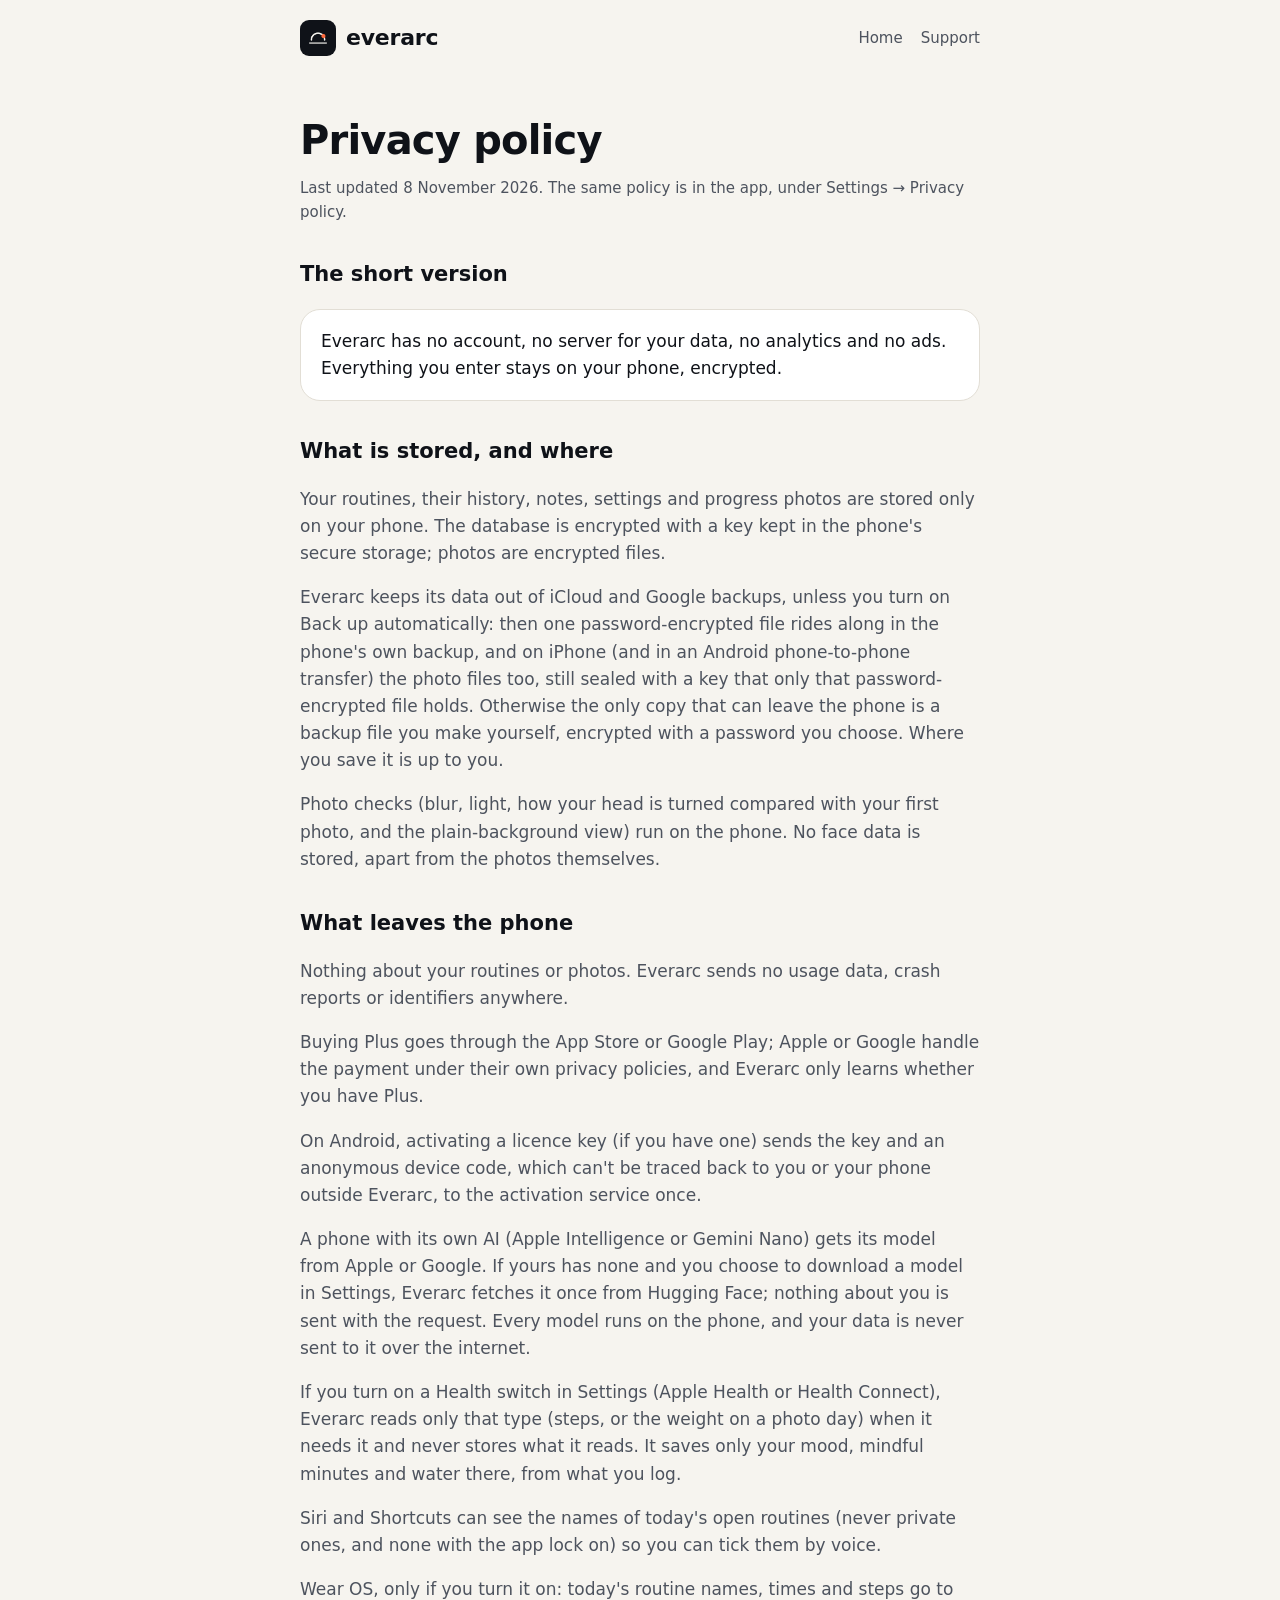
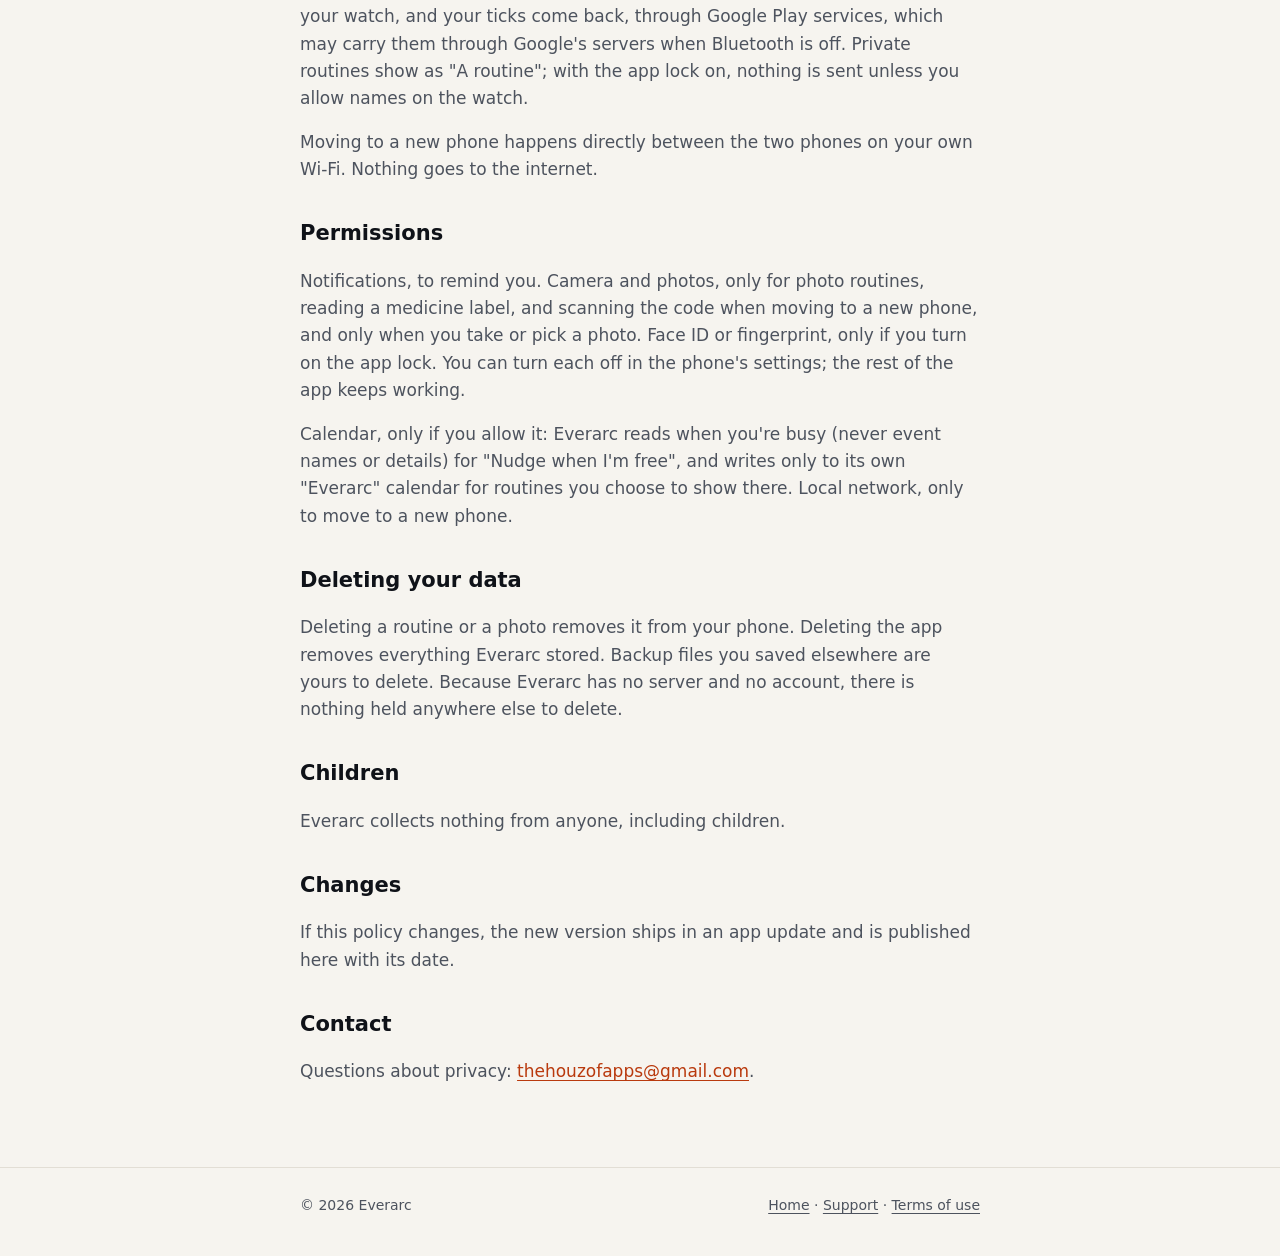
==== privacy/index.html @ e2e40fe5 "Everarc site: landing page, privacy policy and support" ====
<!doctype html>
<html lang="en">
<head>
  <meta charset="utf-8">
  <meta name="viewport" content="width=device-width, initial-scale=1">
  <title>Privacy policy · Everarc</title>
  <meta name="description" content="Everarc has no account, no server for your data, no analytics and no ads. Everything you enter stays on your phone, encrypted.">
  <meta name="theme-color" content="#0F1218">
  <link rel="icon" href="../img/icon.png">
  <link rel="stylesheet" href="../styles.css">
</head>
<body>
  <header class="top">
    <div class="wrap narrow">
      <a class="brand" href="../"><img src="../img/icon.png" alt="" width="36" height="36">everarc</a>
      <nav aria-label="Main"><a href="../">Home</a><a href="../support/">Support</a></nav>
    </div>
  </header>

  <main class="wrap narrow doc">
    <h1>Privacy policy</h1>
    <p class="updated">Last updated 8 November 2026. The same policy is in the app, under Settings → Privacy policy.</p>

    <h2>The short version</h2>
    <p class="short">Everarc has no account, no server for your data, no analytics and no ads. Everything you enter stays on your phone, encrypted.</p>

    <h2>What is stored, and where</h2>
    <p>Your routines, their history, notes, settings and progress photos are stored only on your phone. The database is encrypted with a key kept in the phone's secure storage; photos are encrypted files.</p>
    <p>Everarc keeps its data out of iCloud and Google backups, unless you turn on Back up automatically: then one password-encrypted file rides along in the phone's own backup, and on iPhone (and in an Android phone-to-phone transfer) the photo files too, still sealed with a key that only that password-encrypted file holds. Otherwise the only copy that can leave the phone is a backup file you make yourself, encrypted with a password you choose. Where you save it is up to you.</p>
    <p>Photo checks (blur, light, how your head is turned compared with your first photo, and the plain-background view) run on the phone. No face data is stored, apart from the photos themselves.</p>

    <h2>What leaves the phone</h2>
    <p>Nothing about your routines or photos. Everarc sends no usage data, crash reports or identifiers anywhere.</p>
    <p>Buying Plus goes through the App Store or Google Play; Apple or Google handle the payment under their own privacy policies, and Everarc only learns whether you have Plus.</p>
    <p>On Android, activating a licence key (if you have one) sends the key and an anonymous device code, which can't be traced back to you or your phone outside Everarc, to the activation service once.</p>
    <p>A phone with its own AI (Apple Intelligence or Gemini Nano) gets its model from Apple or Google. If yours has none and you choose to download a model in Settings, Everarc fetches it once from Hugging Face; nothing about you is sent with the request. Every model runs on the phone, and your data is never sent to it over the internet.</p>
    <p>If you turn on a Health switch in Settings (Apple Health or Health Connect), Everarc reads only that type (steps, or the weight on a photo day) when it needs it and never stores what it reads. It saves only your mood, mindful minutes and water there, from what you log.</p>
    <p>Siri and Shortcuts can see the names of today's open routines (never private ones, and none with the app lock on) so you can tick them by voice.</p>
    <p>Wear OS, only if you turn it on: today's routine names, times and steps go to your watch, and your ticks come back, through Google Play services, which may carry them through Google's servers when Bluetooth is off. Private routines show as "A routine"; with the app lock on, nothing is sent unless you allow names on the watch.</p>
    <p>Moving to a new phone happens directly between the two phones on your own Wi-Fi. Nothing goes to the internet.</p>

    <h2>Permissions</h2>
    <p>Notifications, to remind you. Camera and photos, only for photo routines, reading a medicine label, and scanning the code when moving to a new phone, and only when you take or pick a photo. Face ID or fingerprint, only if you turn on the app lock. You can turn each off in the phone's settings; the rest of the app keeps working.</p>
    <p>Calendar, only if you allow it: Everarc reads when you're busy (never event names or details) for "Nudge when I'm free", and writes only to its own "Everarc" calendar for routines you choose to show there. Local network, only to move to a new phone.</p>

    <h2>Deleting your data</h2>
    <p>Deleting a routine or a photo removes it from your phone. Deleting the app removes everything Everarc stored. Backup files you saved elsewhere are yours to delete. Because Everarc has no server and no account, there is nothing held anywhere else to delete.</p>

    <h2>Children</h2>
    <p>Everarc collects nothing from anyone, including children.</p>

    <h2>Changes</h2>
    <p>If this policy changes, the new version ships in an app update and is published here with its date.</p>

    <h2>Contact</h2>
    <p>Questions about privacy: <a href="mailto:thehouzofapps@gmail.com">thehouzofapps@gmail.com</a>.</p>
  </main>

  <footer>
    <div class="wrap narrow">
      <span>© 2026 Everarc</span>
      <span><a href="../">Home</a> · <a href="../support/">Support</a> · <a href="https://www.apple.com/legal/internet-services/itunes/dev/stdeula/">Terms of use</a></span>
    </div>
  </footer>
</body>
</html>
---- styles.css ----
:root {
  --ink: #0f1218;
  --paper: #f6f4ef;
  --ember: #ff6a3d;
  --ember-deep: #b93a0e;
  --bg: var(--paper);
  --surface: #ffffff;
  --text: var(--ink);
  --muted: #4d535e;
  --line: #e2ded5;
  --link: var(--ember-deep);
  --radius: 20px;
  color-scheme: light dark;
}
@media (prefers-color-scheme: dark) {
  :root {
    --bg: var(--ink);
    --surface: #171b23;
    --text: var(--paper);
    --muted: #a9aeb8;
    --line: #262b35;
    --link: var(--ember);
  }
}

* { box-sizing: border-box; }
html { -webkit-text-size-adjust: 100%; }
body {
  margin: 0;
  background: var(--bg);
  color: var(--text);
  font: 17px/1.6 ui-rounded, "SF Pro Rounded", system-ui, -apple-system, "Segoe UI", Roboto, "Noto Sans", sans-serif;
}
a { color: var(--link); text-underline-offset: 3px; }
a:focus-visible, button:focus-visible { outline: 3px solid var(--ember); outline-offset: 3px; border-radius: 6px; }
img { max-width: 100%; height: auto; display: block; }

.wrap { max-width: 1040px; margin: 0 auto; padding: 0 20px; }
.narrow { max-width: 720px; }

header.top { padding: 20px 0; }
header.top .wrap { display: flex; align-items: center; justify-content: space-between; gap: 16px; }
.brand { display: flex; align-items: center; gap: 10px; text-decoration: none; color: var(--text); font-weight: 650; font-size: 22px; letter-spacing: -0.01em; }
.brand img { width: 36px; height: 36px; border-radius: 9px; }
nav a { color: var(--muted); text-decoration: none; margin-left: 18px; font-size: 15px; }
nav a:hover { color: var(--text); }

.hero { padding-block: 48px 24px; display: grid; gap: 40px; align-items: center; grid-template-columns: 1.1fr 0.9fr; }
.hero h1 { font-size: clamp(36px, 6vw, 58px); line-height: 1.08; letter-spacing: -0.025em; margin: 0 0 18px; }
.hero h1 em { font-style: normal; color: var(--ember); }
.lede { font-size: 19px; color: var(--muted); margin: 0 0 26px; max-width: 34em; }
.badges { display: flex; flex-wrap: wrap; gap: 12px; }
.badge { display: inline-flex; align-items: center; gap: 8px; padding: 12px 18px; border-radius: 999px; background: var(--ink); color: var(--paper); text-decoration: none; font-weight: 600; font-size: 15px; }
@media (prefers-color-scheme: dark) { .badge { background: var(--ember); color: var(--ink); } }
.badge.soft { background: transparent; color: var(--text); border: 1.5px solid var(--line); }
.note { font-size: 14px; color: var(--muted); margin-top: 12px; }

.phones { display: flex; gap: 14px; justify-content: center; }
.phones img { width: 46%; border-radius: 22px; box-shadow: 0 18px 50px rgba(15, 18, 24, 0.18); }
.phones img:nth-child(2) { margin-top: 48px; }

.points { display: grid; grid-template-columns: repeat(3, 1fr); gap: 16px; padding-block: 40px; }
.card { background: var(--surface); border: 1px solid var(--line); border-radius: var(--radius); padding: 22px; }
.card h3 { margin: 0 0 6px; font-size: 18px; }
.card p { margin: 0; color: var(--muted); font-size: 16px; }
.dot { width: 10px; height: 10px; border-radius: 50%; background: var(--ember); margin-bottom: 14px; }

.strip { display: grid; grid-template-columns: repeat(4, 1fr); gap: 14px; padding-block: 8px 40px; }
.strip img { border-radius: 18px; border: 1px solid var(--line); }

section h2 { font-size: 28px; letter-spacing: -0.015em; margin: 0 0 10px; }

.doc { padding-block: 24px 64px; }
.doc h1 { font-size: 40px; letter-spacing: -0.02em; margin: 8px 0 4px; }
.doc h2 { font-size: 21px; margin: 34px 0 8px; }
.doc p, .doc li { color: var(--muted); }
.doc .updated { font-size: 15px; color: var(--muted); margin: 0 0 18px; }
.doc .short { background: var(--surface); border: 1px solid var(--line); border-radius: var(--radius); padding: 18px 20px; color: var(--text); }
details { background: var(--surface); border: 1px solid var(--line); border-radius: 14px; padding: 14px 18px; margin: 10px 0; }
details summary { cursor: pointer; font-weight: 600; color: var(--text); }
details p { margin: 10px 0 2px; }

footer { border-top: 1px solid var(--line); padding: 26px 0 40px; color: var(--muted); font-size: 14px; }
footer .wrap { display: flex; flex-wrap: wrap; gap: 10px 22px; justify-content: space-between; }
footer a { color: var(--muted); }

@media (max-width: 820px) {
  .hero { grid-template-columns: 1fr; padding-block-start: 24px; }
  .points { grid-template-columns: 1fr; }
  .strip { grid-template-columns: repeat(2, 1fr); }
  nav a { margin-left: 12px; }
}
@media (max-width: 420px) {
  nav a:first-child { display: none; }
}
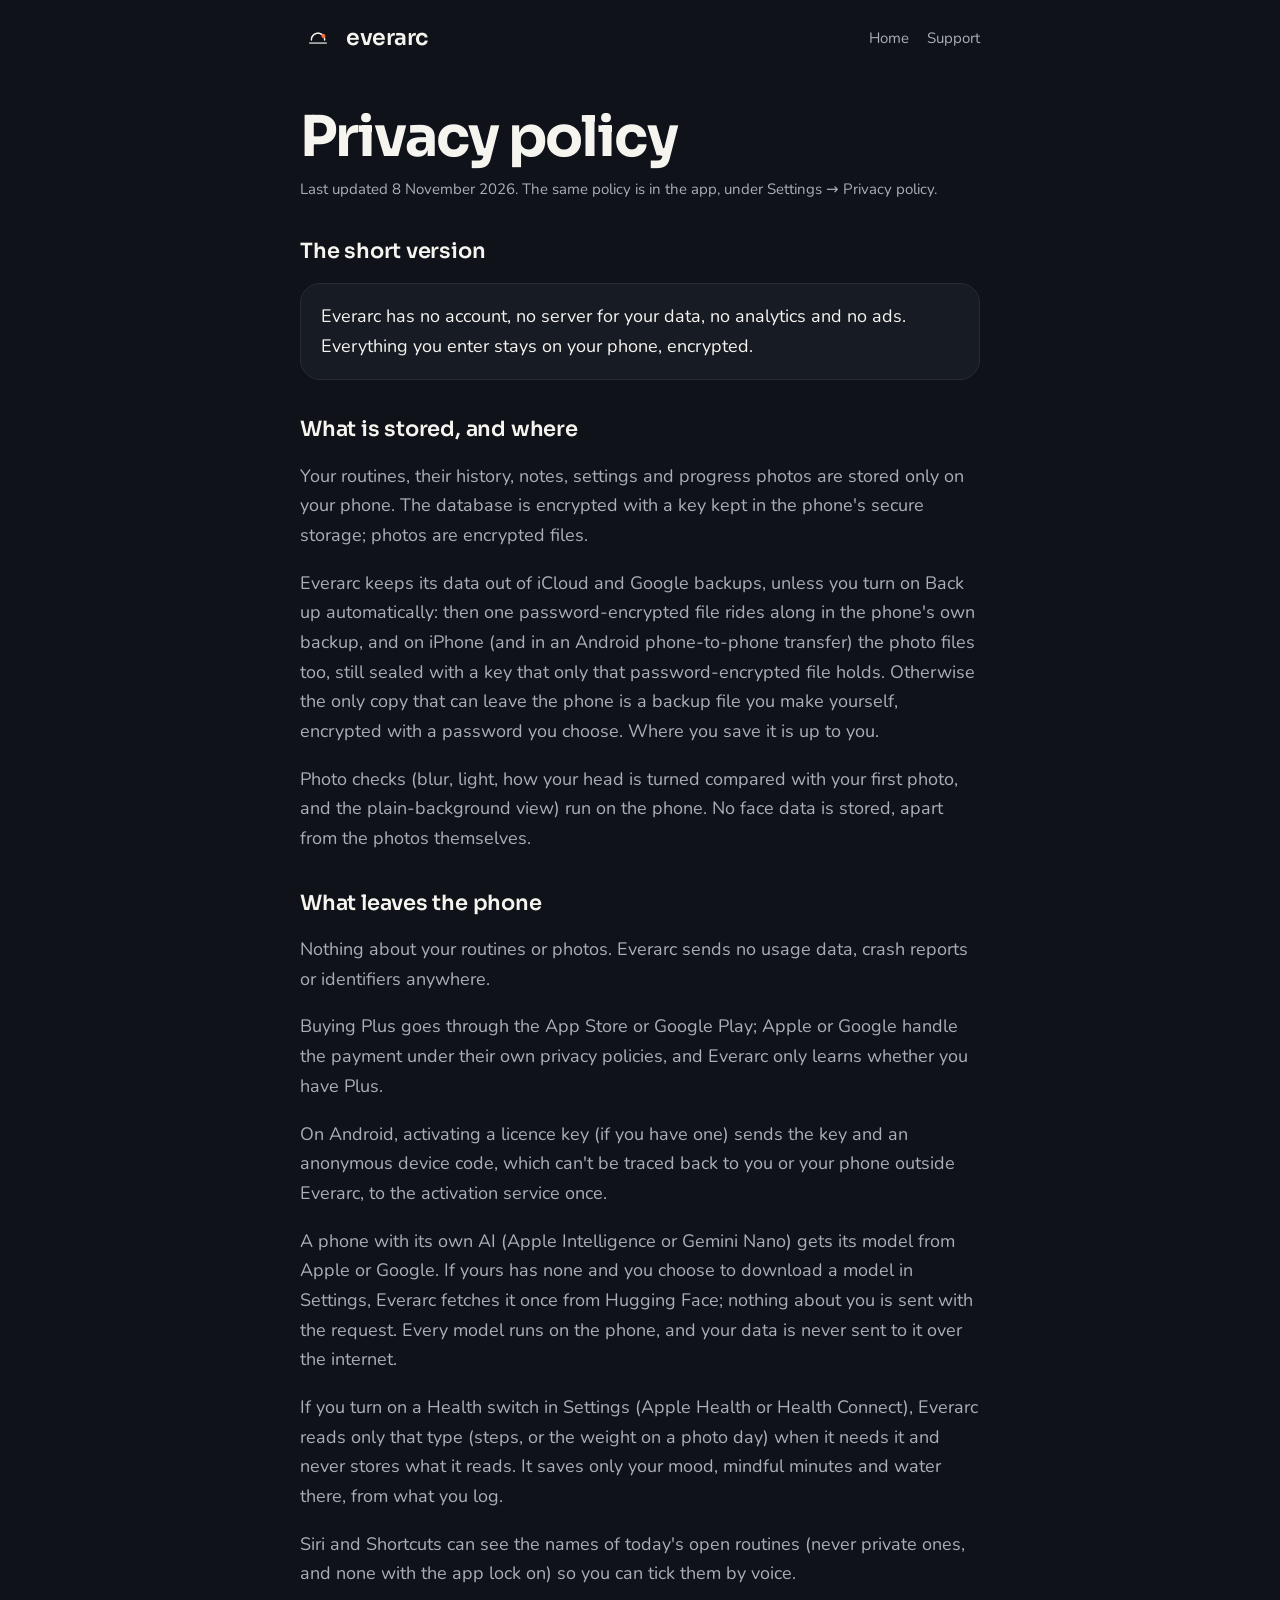
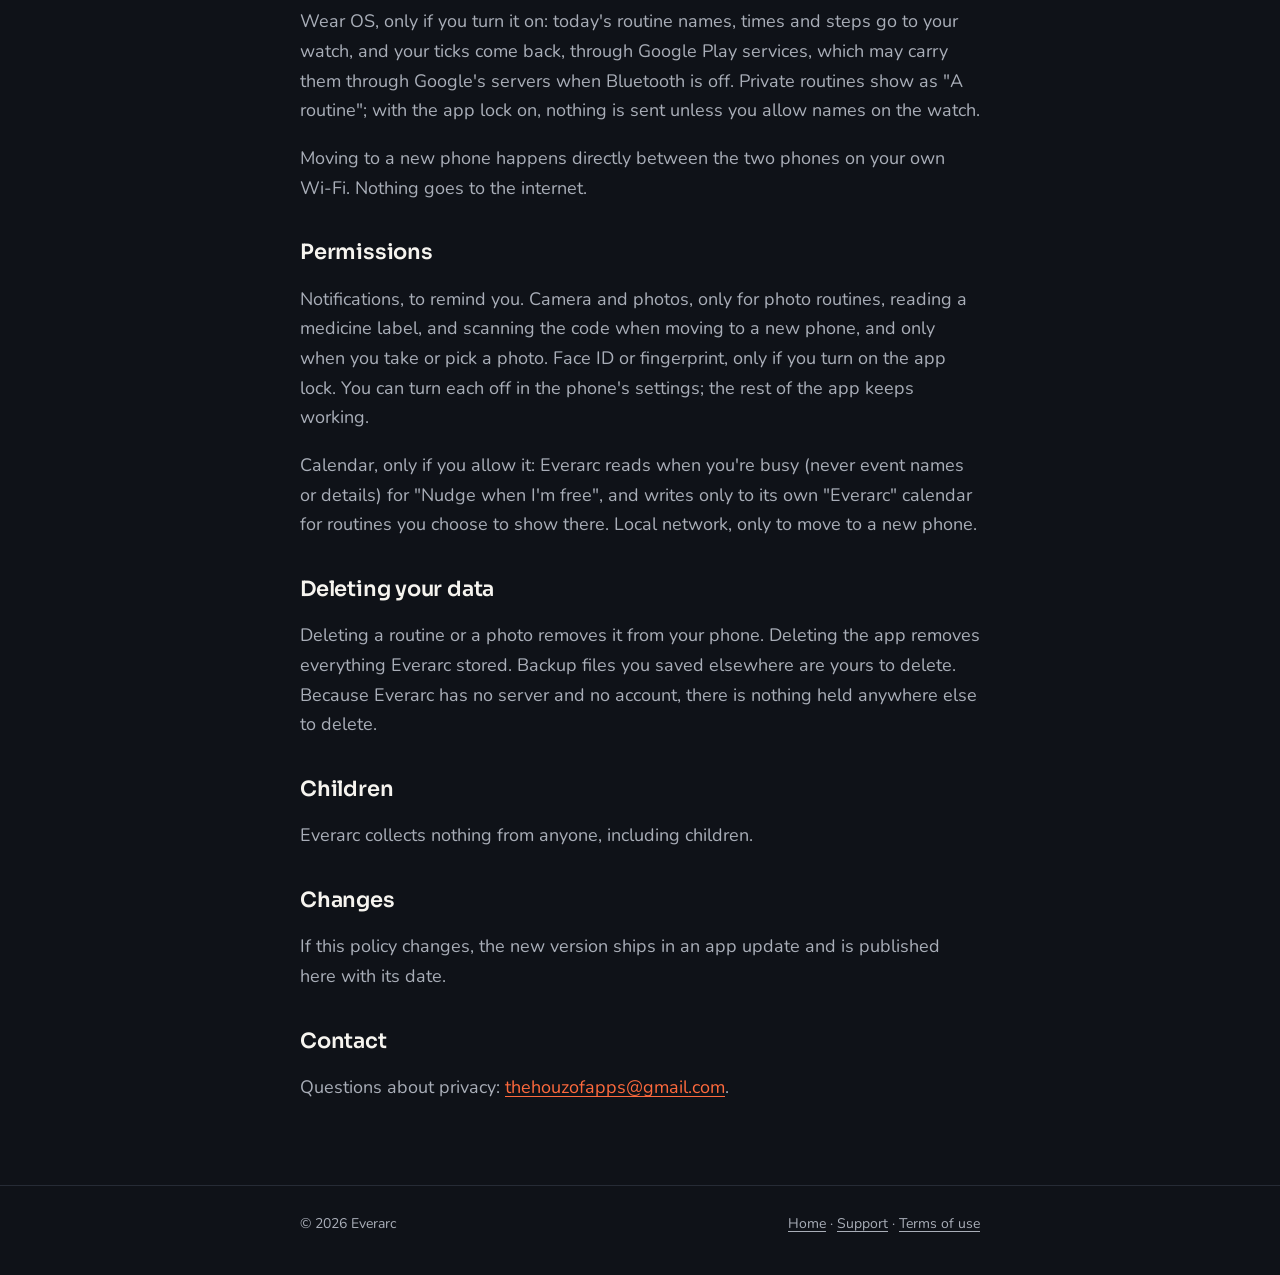
==== commit f4842670: "Stylesheets and the script carry a version, so a phone doesn't keep showing an old copy after an upd" ====
--- a/privacy/index.html
+++ b/privacy/index.html
@@ -7,7 +7,7 @@
   <meta name="description" content="Everarc has no account, no server for your data, no analytics and no ads. Everything you enter stays on your phone, encrypted.">
   <meta name="theme-color" content="#0F1218">
   <link rel="icon" href="../img/icon.png">
-  <link rel="stylesheet" href="../styles.css">
+  <link rel="stylesheet" href="../styles.css?v=5">
 </head>
 <body>
   <header class="top">
--- a/styles.css
+++ b/styles.css
@@ -1,26 +1,19 @@
+@font-face { font-family: "Sora"; src: url("fonts/sora-latin-600-normal.woff2") format("woff2"); font-weight: 600; font-display: swap; }
+@font-face { font-family: "Sora"; src: url("fonts/sora-latin-700-normal.woff2") format("woff2"); font-weight: 700; font-display: swap; }
+@font-face { font-family: "Nunito"; src: url("fonts/nunito-latin-400-normal.woff2") format("woff2"); font-weight: 400; font-display: swap; }
+@font-face { font-family: "Nunito"; src: url("fonts/nunito-latin-700-normal.woff2") format("woff2"); font-weight: 700; font-display: swap; }
 :root {
   --ink: #0f1218;
   --paper: #f6f4ef;
   --ember: #ff6a3d;
-  --ember-deep: #b93a0e;
-  --bg: var(--paper);
-  --surface: #ffffff;
-  --text: var(--ink);
-  --muted: #4d535e;
-  --line: #e2ded5;
-  --link: var(--ember-deep);
+  --bg: var(--ink);
+  --surface: #171b23;
+  --text: var(--paper);
+  --muted: #a9aeb8;
+  --line: #262b35;
+  --link: var(--ember);
   --radius: 20px;
-  color-scheme: light dark;
-}
-@media (prefers-color-scheme: dark) {
-  :root {
-    --bg: var(--ink);
-    --surface: #171b23;
-    --text: var(--paper);
-    --muted: #a9aeb8;
-    --line: #262b35;
-    --link: var(--ember);
-  }
+  color-scheme: dark;
 }
 
 * { box-sizing: border-box; }
@@ -29,7 +22,7 @@
   margin: 0;
   background: var(--bg);
   color: var(--text);
-  font: 17px/1.6 ui-rounded, "SF Pro Rounded", system-ui, -apple-system, "Segoe UI", Roboto, "Noto Sans", sans-serif;
+  font: 18px/1.65 "Nunito", ui-rounded, system-ui, -apple-system, "Segoe UI", sans-serif;
 }
 a { color: var(--link); text-underline-offset: 3px; }
 a:focus-visible, button:focus-visible { outline: 3px solid var(--ember); outline-offset: 3px; border-radius: 6px; }
@@ -40,7 +33,7 @@
 
 header.top { padding: 20px 0; }
 header.top .wrap { display: flex; align-items: center; justify-content: space-between; gap: 16px; }
-.brand { display: flex; align-items: center; gap: 10px; text-decoration: none; color: var(--text); font-weight: 650; font-size: 22px; letter-spacing: -0.01em; }
+.brand { display: flex; align-items: center; gap: 10px; text-decoration: none; color: var(--text); font: 600 22px/1 "Sora", sans-serif; letter-spacing: -0.02em; }
 .brand img { width: 36px; height: 36px; border-radius: 9px; }
 nav a { color: var(--muted); text-decoration: none; margin-left: 18px; font-size: 15px; }
 nav a:hover { color: var(--text); }
@@ -71,8 +64,8 @@
 section h2 { font-size: 28px; letter-spacing: -0.015em; margin: 0 0 10px; }
 
 .doc { padding-block: 24px 64px; }
-.doc h1 { font-size: 40px; letter-spacing: -0.02em; margin: 8px 0 4px; }
-.doc h2 { font-size: 21px; margin: 34px 0 8px; }
+.doc h1 { font: 700 clamp(38px, 6vw, 56px)/1.05 "Sora", sans-serif; letter-spacing: -0.035em; margin: 8px 0 10px; }
+.doc h2 { font: 600 21px/1.3 "Sora", sans-serif; letter-spacing: -0.01em; margin: 36px 0 8px; }
 .doc p, .doc li { color: var(--muted); }
 .doc .updated { font-size: 15px; color: var(--muted); margin: 0 0 18px; }
 .doc .short { background: var(--surface); border: 1px solid var(--line); border-radius: var(--radius); padding: 18px 20px; color: var(--text); }
